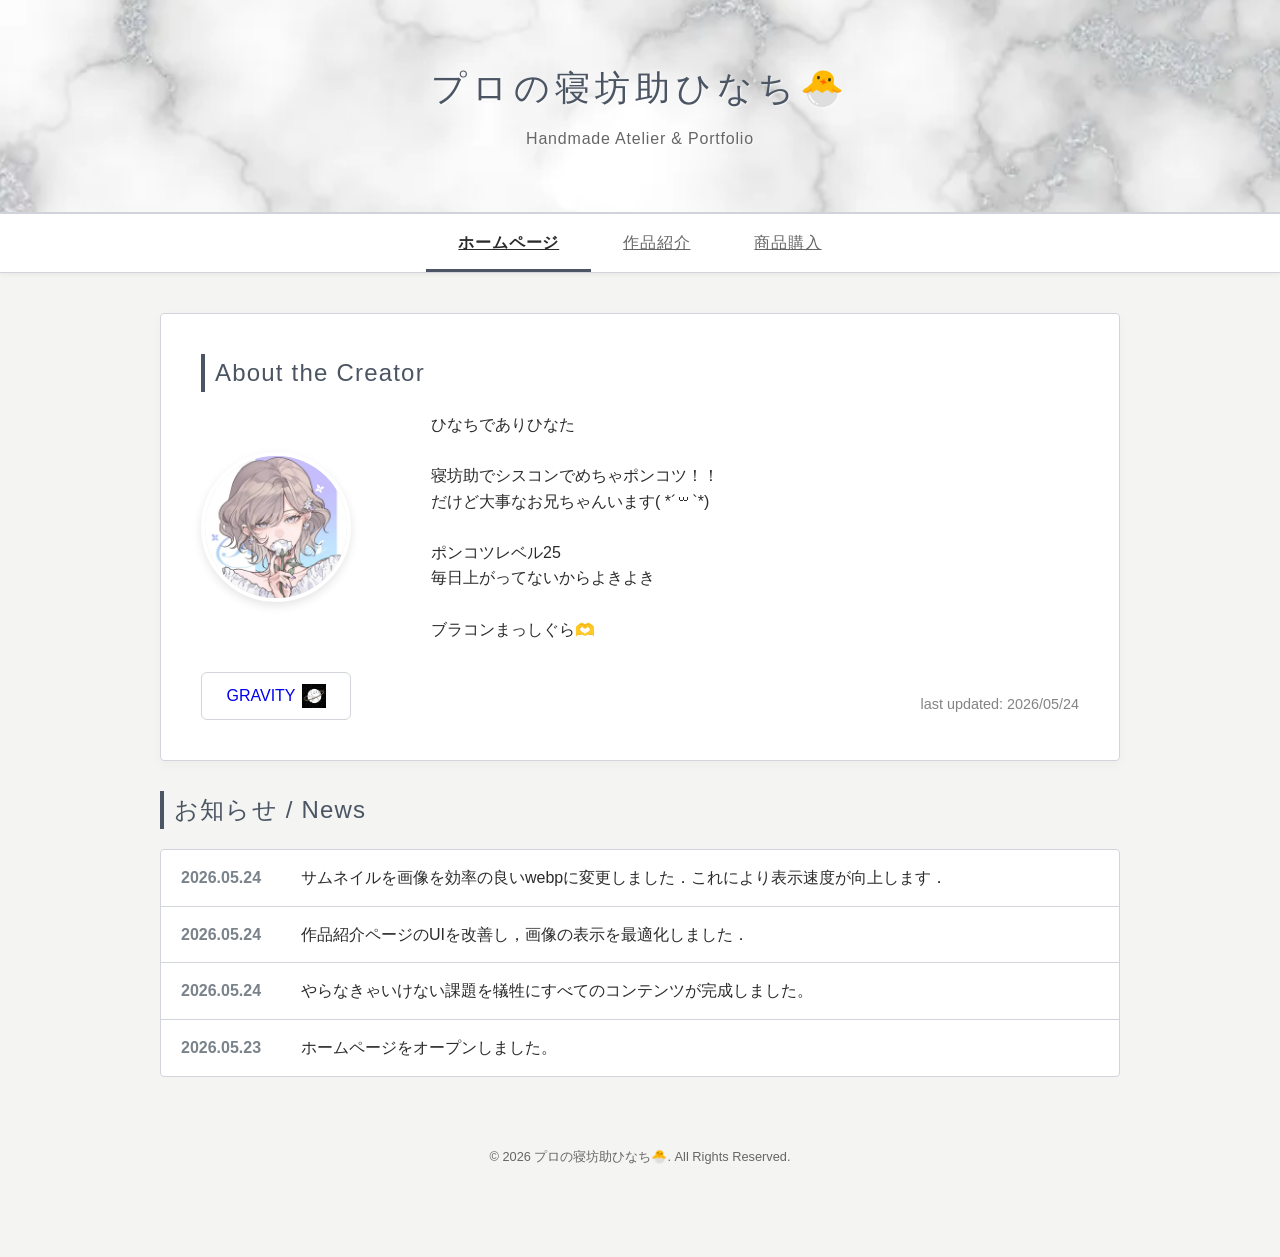
==== index.html @ 0de58999 "Update index.html" ====
<!DOCTYPE html>
<html lang="ja">
<head>
    <meta charset="UTF-8">
    <meta name="viewport" content="width=device-width, initial-scale=1.0">
    <meta name="robots" content="noindex, nofollow">
    <title>Home - Creator's Portfolio</title>
    <link rel="icon" href="img/food/top.webp" type="image/png">
    <link rel="stylesheet" href="style.css">
</head>
<body>
    <header>
        <div class="header-container">
            <h1>プロの寝坊助ひなち🐣‪</h1>
            <p>Handmade Atelier & Portfolio</p>
        </div>
    </header>

    <nav>
        <a href="index.html" class="tab-button active">ホームページ</a>
        <a href="products.html" class="tab-button">作品紹介</a>
        <a href="purchase.html" class="tab-button">商品購入</a>
    </nav>

    <main class="container">
        <section class="profile-section">
            <h2>About the Creator</h2>
            <div class="profile-layout">
                <div class="profile-img">
                    <img src="img/profile.webp" alt="クリエイターの顔写真" class="profile-photo">
                </div>
                <div class="profile-text">
                    <p>ひなちでありひなた</p>
                    <p>　</p>
                    <p>寝坊助でシスコンでめちゃポンコツ！！</br>だけど大事なお兄ちゃんいます( *´꒳`*)</p>
                    <p>　</p>
                    <p>ポンコツレベル25</br>毎日上がってないからよきよき</p>
                    <p>　</p>
                    <p>ブラコンまっしぐら🫶</p>
                </div>
                <div class="profile-sns">
                    <a href="https://www.gravity.place/user/1538753756" target="_blank" class="sns-button twitter">GRAVITY
                        <img src="img/gravity.webp" alt="GRAVITY" class="sns-icon-img">
                    </a>
                </div>
                <div class="profile-footer">
                    <span class="update-date">last updated: 2026/05/24</span>
                </div>
            </div>
        </section>

        <section>
            <h2>お知らせ / News</h2>
            <ul class="news-list">
                <li class="news-item">
                    <span class="news-date">2026.05.24</span>
                    <span class="news-text">サムネイルを画像を効率の良いwebpに変更しました．これにより表示速度が向上します．</span>
                </li>
                <li class="news-item">
                    <span class="news-date">2026.05.24</span>
                    <span class="news-text">作品紹介ページのUIを改善し，画像の表示を最適化しました．</span>
                </li>
                <li class="news-item">
                    <span class="news-date">2026.05.24</span>
                    <span class="news-text">やらなきゃいけない課題を犠牲にすべてのコンテンツが完成しました。</span>
                </li>
                <li class="news-item">
                    <span class="news-date">2026.05.23</span>
                    <span class="news-text">ホームページをオープンしました。</span>
                </li>
            </ul>
        </section>
    </main>

    <footer><p>&copy; 2026 プロの寝坊助ひなち🐣‪. All Rights Reserved.</p></footer>
</body>
</html>
---- style.css ----
:root {
    --bg-color: #f4f4f2;
    --panel-bg: #ffffff;
    --text-main: #2b2b2b;
    --text-sub: #666666;
    --accent: #7a828a;
    --border-color: #d1d5db;
    --cement-light: #e5e7eb;
    --cement-dark: #4b5563;
}

* {
    box-sizing: border-box;
    margin: 0;
    padding: 0;
}

body {
    font-family: 'Helvetica Neue', Arial, 'Hiragino Kaku Gothic ProN', 'Hiragino Sans', Meiryo, sans-serif;
    background-color: var(--bg-color);
    color: var(--text-main);
    line-height: 1.6;
    padding-bottom: 60px;
}

/* ヘッダーデザイン */
header {
    /* 画像を背景に指定し、中央に配置して全体を覆う設定 */
    background: url('img/marble.webp') no-repeat center center;
    background-size: cover; 
    
    border-bottom: 2px solid var(--border-color);
    padding: 60px 20px;
    text-align: center;
    /* 文字を読みやすくするために少し影を落とす（任意） */
    text-shadow: 1px 1px 2px rgba(255, 255, 255, 0.8); 
}

.header-container h1 {
    font-size: 2.2rem;
    font-weight: 300;
    letter-spacing: 0.15em;
    color: var(--cement-dark);
    margin-bottom: 10px;
    text-transform: uppercase;
}

.header-container p {
    font-size: 1rem;
    color: var(--text-sub);
    letter-spacing: 0.05em;
}

/* ナビゲーションタブ */
nav {
    display: flex;
    justify-content: center;
    background-color: var(--panel-bg);
    border-bottom: 1px solid var(--border-color);
    position: sticky;
    top: 0;
    z-index: 100;
    box-shadow: 0 2px 5px rgba(0,0,0,0.05);
}

.tab-button {
    background: none;
    border: none;
    outline: none;
    padding: 16px 32px;
    font-size: 1rem;
    font-weight: 500;
    color: var(--text-sub);
    cursor: pointer;
    transition: all 0.3s ease;
    position: relative;
    letter-spacing: 0.05em;
}

.tab-button:hover {
    color: var(--text-main);
    background-color: rgba(0,0,0,0.02);
}

.tab-button.active {
    color: var(--text-main);
    font-weight: bold;
}

.tab-button.active::after {
    content: '';
    position: absolute;
    bottom: 0;
    left: 0;
    width: 100%;
    height: 3px;
    background-color: var(--cement-dark);
}

/* メインコンテンツ枠 */
.container {
    max-width: 1000px;
    margin: 40px auto;
    padding: 0 20px;
}

.tab-content {
    display: none;
    animation: fadeIn 0.4s ease;
}

.tab-content.active {
    display: block;
}

@keyframes fadeIn {
    from { opacity: 0; transform: translateY(10px); }
    to { opacity: 1; transform: translateY(0); }
}

h2 {
    font-size: 1.5rem;
    font-weight: 400;
    color: var(--cement-dark);
    margin-bottom: 20px;
    padding-left: 10px;
    border-left: 4px solid var(--cement-dark);
    letter-spacing: 0.05em;
}

/* --- タブ1: ホームページ用スタイル --- */
.profile-section {
    background-color: var(--panel-bg);
    padding: 40px;
    border-radius: 4px;
    box-shadow: 0 4px 12px rgba(0,0,0,0.03);
    border: 1px solid var(--border-color);
    margin-bottom: 30px;
}

.profile-layout {
    display: grid;
    grid-template-columns: 200px 1fr;
    gap: 30px;
    align-items: center;
}

@media (max-width: 600px) {
    .profile-layout { grid-template-columns: 1fr; text-align: center; }
    .profile-img { margin: 0 auto; }
}

.profile-img {
    width: 150px;
    height: 150px;
    background-color: var(--cement-light);
    border-radius: 50%;
    display: flex;
    align-items: center;
    justify-content: center;
    color: var(--text-sub);
    font-size: 0.9rem;
}

.news-list {
    list-style: none;
    background-color: var(--panel-bg);
    border: 1px solid var(--border-color);
    border-radius: 4px;
}

.news-item {
    padding: 15px 20px;
    border-bottom: 1px solid var(--border-color);
    display: flex;
    gap: 20px;
}

.news-item:last-child { border-bottom: none; }
.news-date { font-weight: bold; color: var(--accent); min-width: 100px; }

/* --- タブ2: 商品紹介ページ用スタイル --- */
.product-grid {
    display: grid;
    grid-template-columns: repeat(auto-fill, minmax(280px, 1fr));
    gap: 30px;
}

.product-card {
    background-color: var(--panel-bg);
    border: 1px solid var(--border-color);
    border-radius: 4px;
    overflow: hidden;
    box-shadow: 0 4px 10px rgba(0,0,0,0.02);
    transition: transform 0.3s ease, box-shadow 0.3s ease;
}

.product-card:hover {
    transform: translateY(-5px);
    box-shadow: 0 8px 20px rgba(0,0,0,0.06);
}

.product-image-placeholder {
    width: 100%;
    height: 240px;
    background-color: var(--cement-light);
    display: flex;
    align-items: center;
    justify-content: center;
    color: var(--text-sub);
}

.product-info { padding: 20px; }
.product-title { font-size: 1.1rem; font-weight: 500; margin-bottom: 8px; }
.product-desc { font-size: 0.9rem; color: var(--text-sub); margin-bottom: 12px; }
.product-tag {
    display: inline-block;
    background-color: var(--cement-light);
    color: var(--cement-dark);
    font-size: 0.75rem;
    padding: 3px 8px;
    border-radius: 2px;
}

/* --- タブ3: 商品購入ページ用スタイル --- */
.shop-section {
    background-color: var(--panel-bg);
    padding: 40px;
    border-radius: 4px;
    border: 1px solid var(--border-color);
    text-align: center;
}

.shop-intro { max-width: 600px; margin: 0 auto 40px auto; color: var(--text-sub); }
.shop-links {
    display: grid;
    grid-template-columns: repeat(auto-fit, minmax(220px, 1fr));
    gap: 20px;
    max-width: 700px;
    margin: 0 auto;
}

.shop-button {
    display: block;
    padding: 20px;
    background-color: var(--panel-bg);
    border: 2px solid var(--cement-dark);
    color: var(--cement-dark);
    text-decoration: none;
    font-weight: bold;
    border-radius: 4px;
    transition: all 0.3s ease;
}

.shop-button:hover {
    background-color: var(--cement-dark);
    color: #ffffff;
}

.shop-notice {
    margin-top: 40px;
    padding: 20px;
    background-color: var(--bg-color);
    border-radius: 4px;
    font-size: 0.9rem;
    color: var(--text-sub);
    text-align: left;
}

.product-image {
    width: 100%;
    height: 240px; /* 前回のプレースホルダーと同じ高さ */
    object-fit: cover; /* 画像の比率を保ったまま枠いっぱいに表示 */
    border-bottom: 1px solid var(--border-color);
}

/* プロフィール画像を丸く、枠いっぱいに表示する設定 */
.profile-img {
    width: 150px;
    height: 150px;
    border-radius: 50%; /* 枠を丸くする */
    overflow: hidden;    /* 枠からはみ出た画像を切る */
    background-color: var(--cement-light); /* 画像がない時の背景色 */
    display: flex;
    align-items: center;
    justify-content: center;
    border: 4px solid var(--panel-bg);
    box-shadow: 0 4px 10px rgba(0,0,0,0.1);[cite: 3]
}

.profile-photo {
    width: 100%;
    height: 100%;
    object-fit: cover; /* 画像を歪ませずに枠にフィットさせる */
}

/* SNSボタンの親要素（外枠） */
.profile-sns {
    border: 1px solid var(--border-color); /* 全体の外枠 */
    background-color: var(--panel-bg);
    border-radius: 6px;
    display: flex;
    flex-direction: column;
    width: 150px; /* 画像の幅に合わせる */
    overflow: hidden; /* 角丸からはみ出すホバー背景をカット */
}

/* ボタン自体の調整 */
.sns-button {
    display: flex;
    align-items: center;
    justify-content: center; /* 中身を中央揃えに */
    gap: 6px; /* アイコンと文字の間隔をタイトに */
    padding: 10px 0; /* 左右の余白を削り、上下だけで高さを調整 */
    font-size: 1.0rem;
    text-decoration: none;[cite: 3]
    color: var(--cement-dark);
    /* ボタン個別の枠線は削除して外枠と統合 */
    border: none; 
    border-bottom: 1px solid var(--border-color); /* ボタンの間の区切り線 */
    transition: 0.2s;
}

/* 最後のボタンだけ下の区切り線を消す */
.sns-button:last-child {
    border-bottom: none;
}

/* ホバー演出（外枠とぴったり重なるように） */
.sns-button:hover {
    background-color: var(--cement-dark);
    color: #ffffff;
    /* transform: translateY は外枠からはみ出すので削除 */
}

/* アイコン画像のサイズ */
.sns-icon-img {
    width: 24px;
    height: 24px;
    object-fit: contain;
}

/* 拡大画面の背景 */
.modal {
    display: none; /* 最初は隠す */
    position: fixed;
    z-index: 1000;
    top: 0; left: 0;
    width: 100%; height: 100%;
    background-color: rgba(0, 0, 0, 0.8); /* 背景を暗くする */
    align-items: center;
    justify-content: center;
}

/* 拡大される画像 */
.modal-content {
    max-width: 90%;
    max-height: 90%;
    margin: auto;
    display: block;
    border: 3px solid #fff;
    border-radius: 4px;
}

/* 閉じるボタン */
.close {
    position: absolute;
    top: 20px; right: 35px;
    color: #fff;
    font-size: 40px;
    font-weight: bold;
    cursor: pointer;
}

.profile-footer {
    text-align: right;    /* 右寄せにする[cite: 3, 5] */
    margin-top: 15px;     /* 文章との間に隙間を作る */
}

.update-date {
    font-size: 0.9rem;      /* 小さすぎないサイズに変更 */
    color: #666666;          /* 以前より少し濃い、読めるグレーに変更[cite: 3, 5] */
    margin-left: 10px;
    font-weight: 500;        /* ほんの少しだけ太くして視認性を上げる */
    opacity: 0.8;            /* 透けさせすぎない[cite: 3] */
}

.pagination {
    display: flex;
    justify-content: center;
    align-items: center;
    gap: 8px; /* ボタン同士の隙間を広げる[cite: 7] */
    margin: 40px 0;
}

.page-btn {
    min-width: 44px;
    height: 44px;
    padding: 0 10px;
    font-size: 1rem;
    cursor: pointer;
    transition: 0.2s;
    border-radius: 12px; /* 角を丸く落とす[cite: 7] */
    border: 1px solid #999;

    /* セメントの画像を指定（パスは自分の環境に合わせて調整してください） */
    background-image: url('img/cement.webp'); 
    background-size: cover;
    background-position: center;
    
    /* 文字を見やすくするためのオーバーレイ */
    color: #2b2b2b;[cite: 7]
    font-weight: bold;
    box-shadow: 2px 2px 5px rgba(0,0,0,0.2);
}

.nav-btn {
    min-width: 70px;   /* 文字が入るボタンは少し幅広に[cite: 7] */
    background-color: var(--cement-light) !important;[cite: 7]
}

.page-dots {
    color: var(--text-sub);[cite: 7]
    padding: 0 5px;
    font-weight: bold;
}

.page-btn.active {
    /* 1. 背景のセメント画像はそのまま、明度を下げないように設定 */
    background-image: url('img/cement.webp') !important;
    
    /* 2. 文字色を完全に白にするか、視認性を高めるために調整 */
    color: #ffffff !important;
    text-shadow: 1px 1px 4px rgba(0,0,0,0.8); /* 文字を浮き立たせて読みやすくする */
    
    border-color: var(--cement-dark);
    position: relative;
    z-index: 1;
    overflow: hidden;
}

/* 数字の背後に表示する画像の設定 */
.page-btn.active::after {
    content: '';
    position: absolute;
    top: 0; /* 50%指定より0固定の方がズレにくいです */
    left: 0;
    width: 100%;
    height: 100%;
    /* transform: translate は不要になるので削除 */
    
    background-image: url('img/food/top.webp'); 
    background-size: cover;
    background-position: center;
    
    /* 3. 透明度を少し上げることで「黒っぽさ」を解消し画像を明るく出す */
    opacity: 1.5; 
    z-index: -1;
    transition: 0.3s;
}

.dot-btn {
    /* 数字ボタンと同じセメント背景とサイズを継承 */
    /* セメント画像を打ち消して白にする */
    background-image: none !important; 
    background-color: #ffffff !important;
    background-size: cover;
    opacity: 0.8; /* 少しだけ透けさせて「数字とは違う」ことを演出 */
    cursor: pointer;
}

.dot-btn:hover {
    opacity: 1;
    transform: scale(1.1); /* ホバーした時に少し大きくして「押せる感」を出す */
}

footer { text-align: center; padding: 30px; color: var(--text-sub); font-size: 0.8rem; }
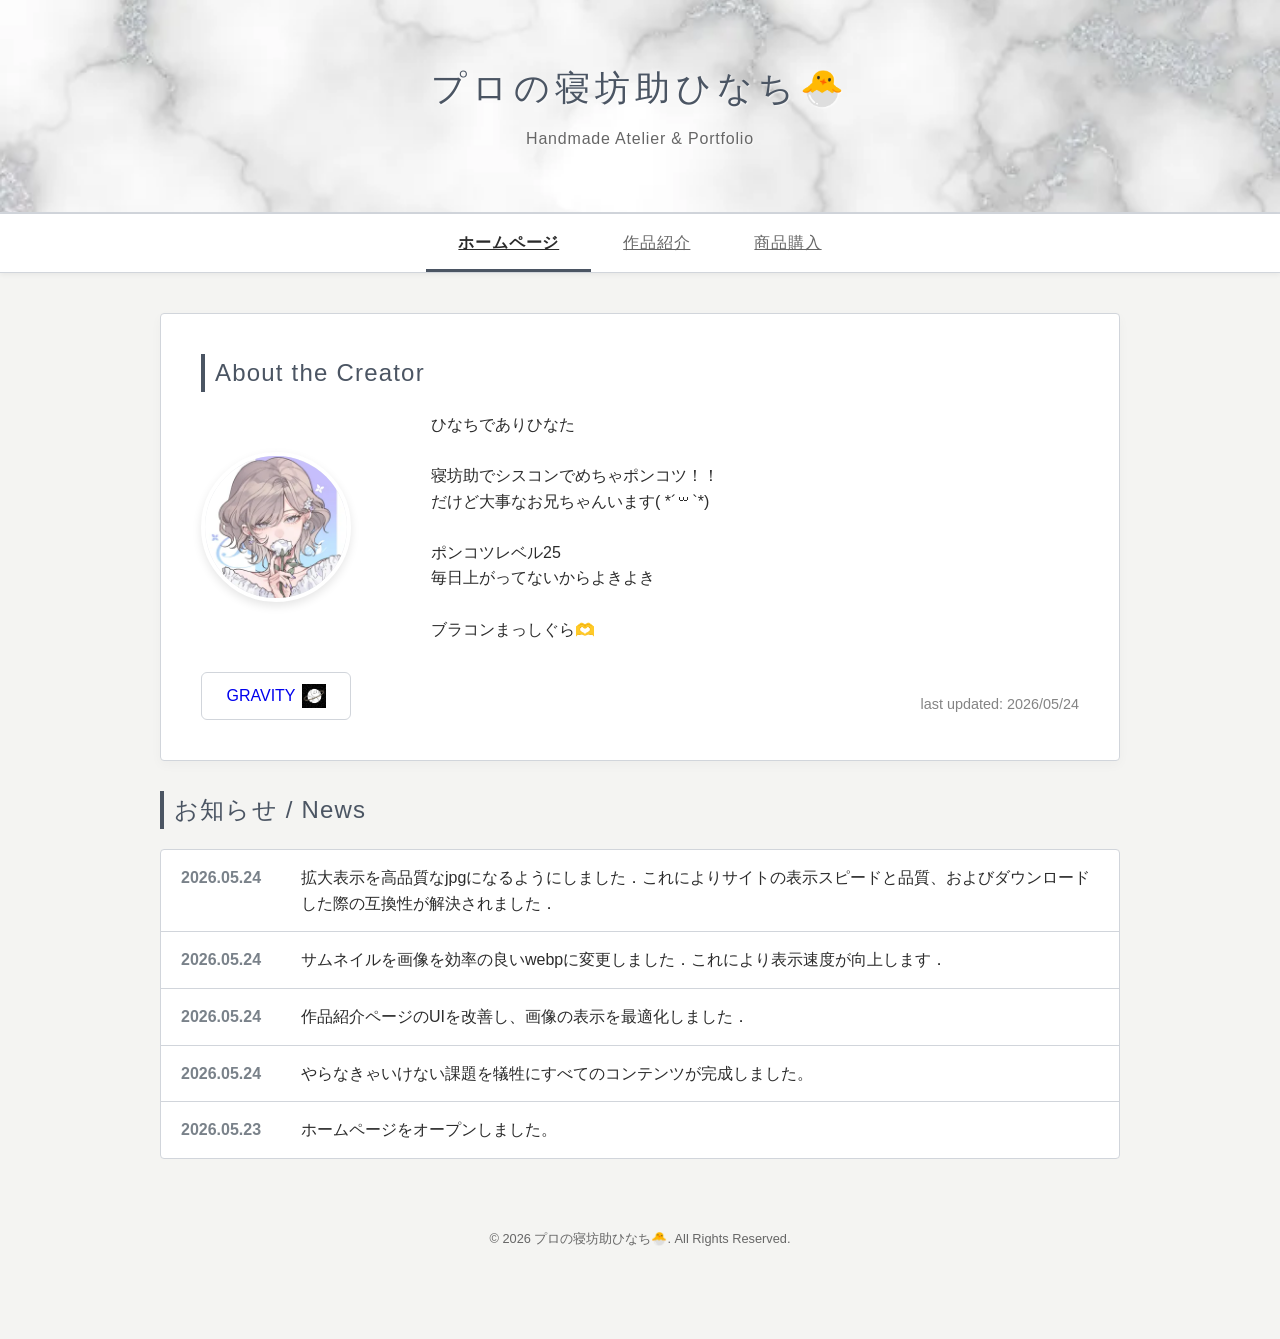
==== commit 8d9cf98b: "Update index.html" ====
--- a/index.html
+++ b/index.html
@@ -54,11 +54,15 @@
             <ul class="news-list">
                 <li class="news-item">
                     <span class="news-date">2026.05.24</span>
+                    <span class="news-text">拡大表示を高品質なjpgになるようにしました．これによりサイトの表示スピードと品質、およびダウンロードした際の互換性が解決されました．</span>
+                </li>
+                <li class="news-item">
+                    <span class="news-date">2026.05.24</span>
                     <span class="news-text">サムネイルを画像を効率の良いwebpに変更しました．これにより表示速度が向上します．</span>
                 </li>
                 <li class="news-item">
                     <span class="news-date">2026.05.24</span>
-                    <span class="news-text">作品紹介ページのUIを改善し，画像の表示を最適化しました．</span>
+                    <span class="news-text">作品紹介ページのUIを改善し、画像の表示を最適化しました．</span>
                 </li>
                 <li class="news-item">
                     <span class="news-date">2026.05.24</span>
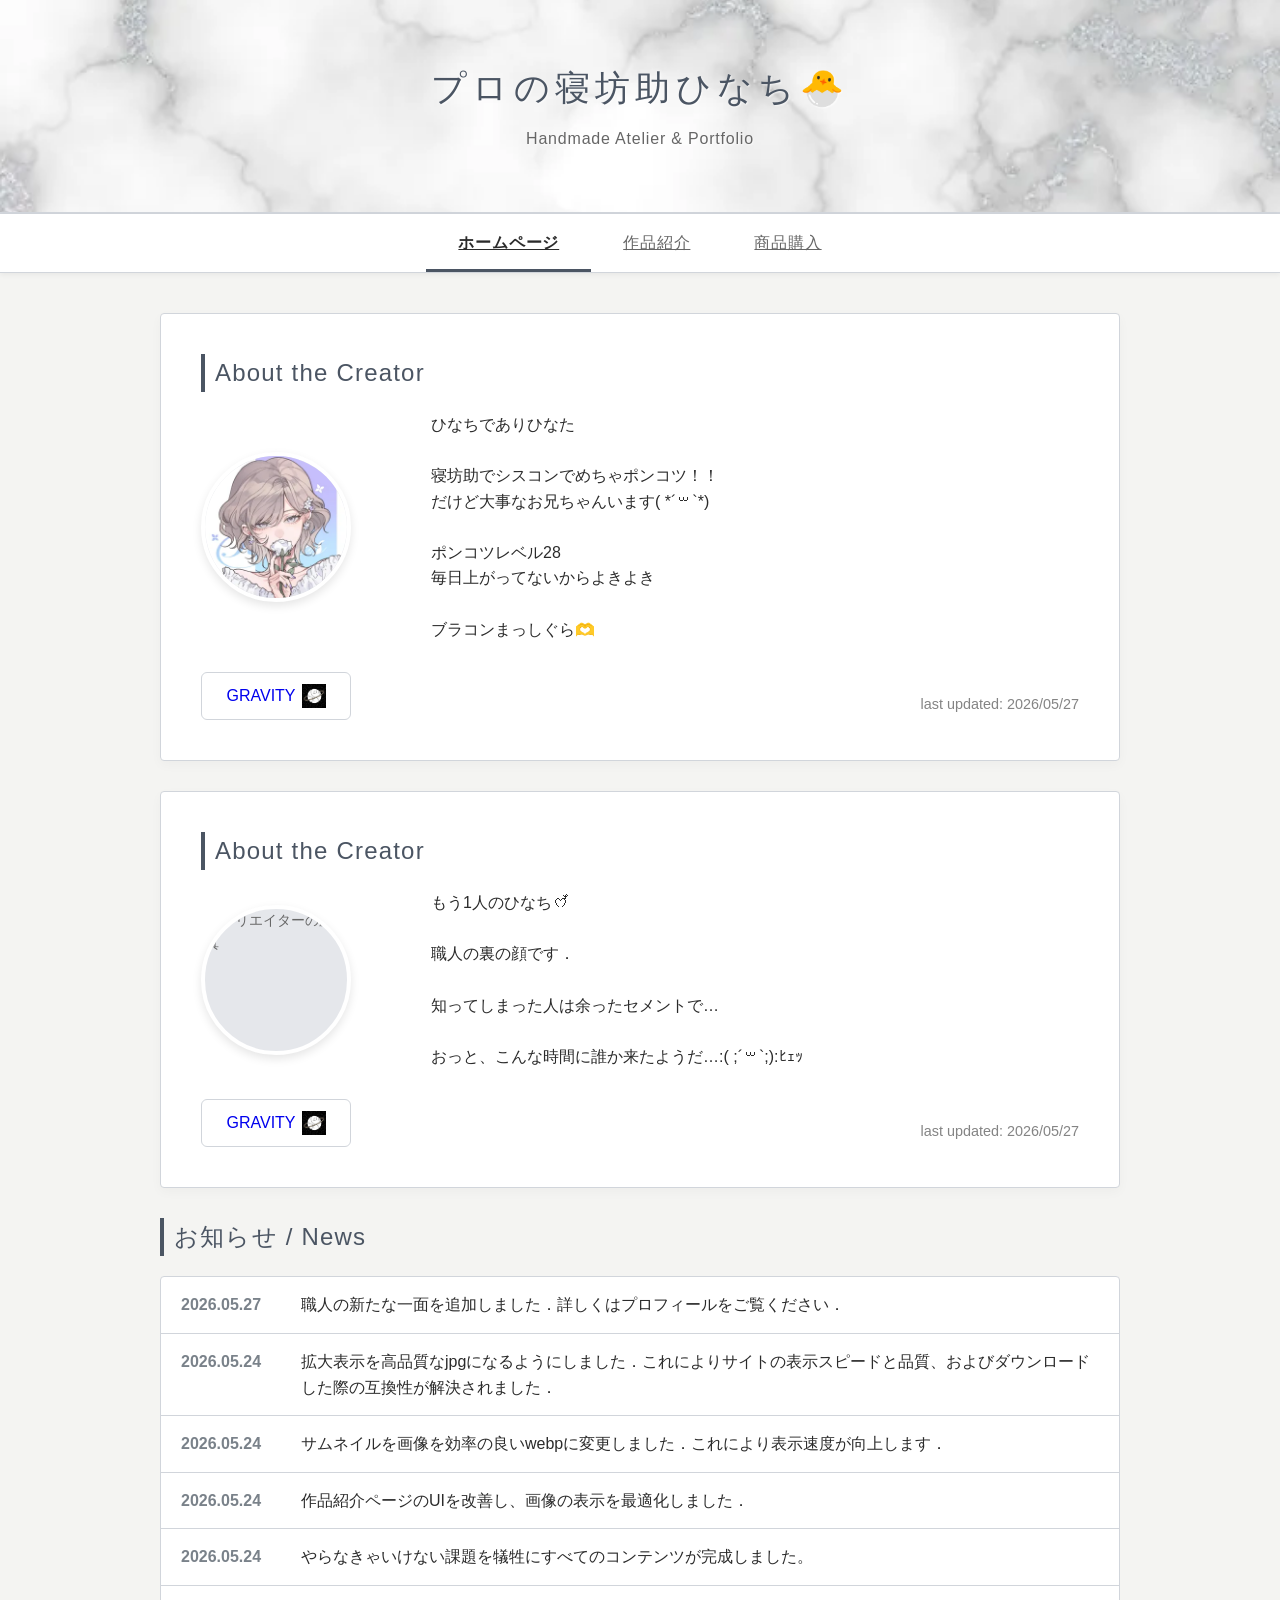
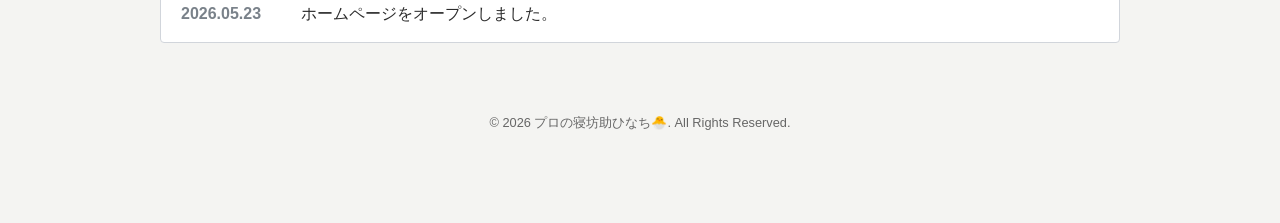
==== commit b466befa: "Update index.html" ====
--- a/index.html
+++ b/index.html
@@ -34,7 +34,7 @@
                     <p>　</p>
                     <p>寝坊助でシスコンでめちゃポンコツ！！</br>だけど大事なお兄ちゃんいます( *´꒳`*)</p>
                     <p>　</p>
-                    <p>ポンコツレベル25</br>毎日上がってないからよきよき</p>
+                    <p>ポンコツレベル28</br>毎日上がってないからよきよき</p>
                     <p>　</p>
                     <p>ブラコンまっしぐら🫶</p>
                 </div>
@@ -44,14 +44,43 @@
                     </a>
                 </div>
                 <div class="profile-footer">
-                    <span class="update-date">last updated: 2026/05/24</span>
+                    <span class="update-date">last updated: 2026/05/27</span>
+                </div>
+            </div>
+        </section>
+
+        <section class="profile-section">
+            <h2>About the Creator</h2>
+            <div class="profile-layout">
+                <div class="profile-img">
+                    <img src="img/urahinata.webp" alt="クリエイターの顔写真" class="profile-photo">
+                </div>
+                <div class="profile-text">
+                    <p>もう1人のひなちꯁꯧ</p>
+                    <p>　</p>
+                    <p>職人の裏の顔です．</p>
+                    <p>　</p>
+                    <p>知ってしまった人は余ったセメントで…</p>
+                    <p>　</p>
+                    <p>おっと、こんな時間に誰か来たようだ…:( ;´꒳`;):ﾋｪｯ</p>
+                </div>
+                <div class="profile-sns">
+                    <a href="./urahinata.html" target="_blank" class="sns-button twitter">GRAVITY
+                        <img src="img/gravity.webp" alt="GRAVITY" class="sns-icon-img">
+                    </a>
+                </div>
+                <div class="profile-footer">
+                    <span class="update-date">last updated: 2026/05/27</span>
                 </div>
             </div>
         </section>
 
         <section>
             <h2>お知らせ / News</h2>
-            <ul class="news-list">
+            <ul class="news-list"><li class="news-item">
+                    <span class="news-date">2026.05.27</span>
+                    <span class="news-text">職人の新たな一面を追加しました．詳しくはプロフィールをご覧ください．</span>
+                </li>
                 <li class="news-item">
                     <span class="news-date">2026.05.24</span>
                     <span class="news-text">拡大表示を高品質なjpgになるようにしました．これによりサイトの表示スピードと品質、およびダウンロードした際の互換性が解決されました．</span>
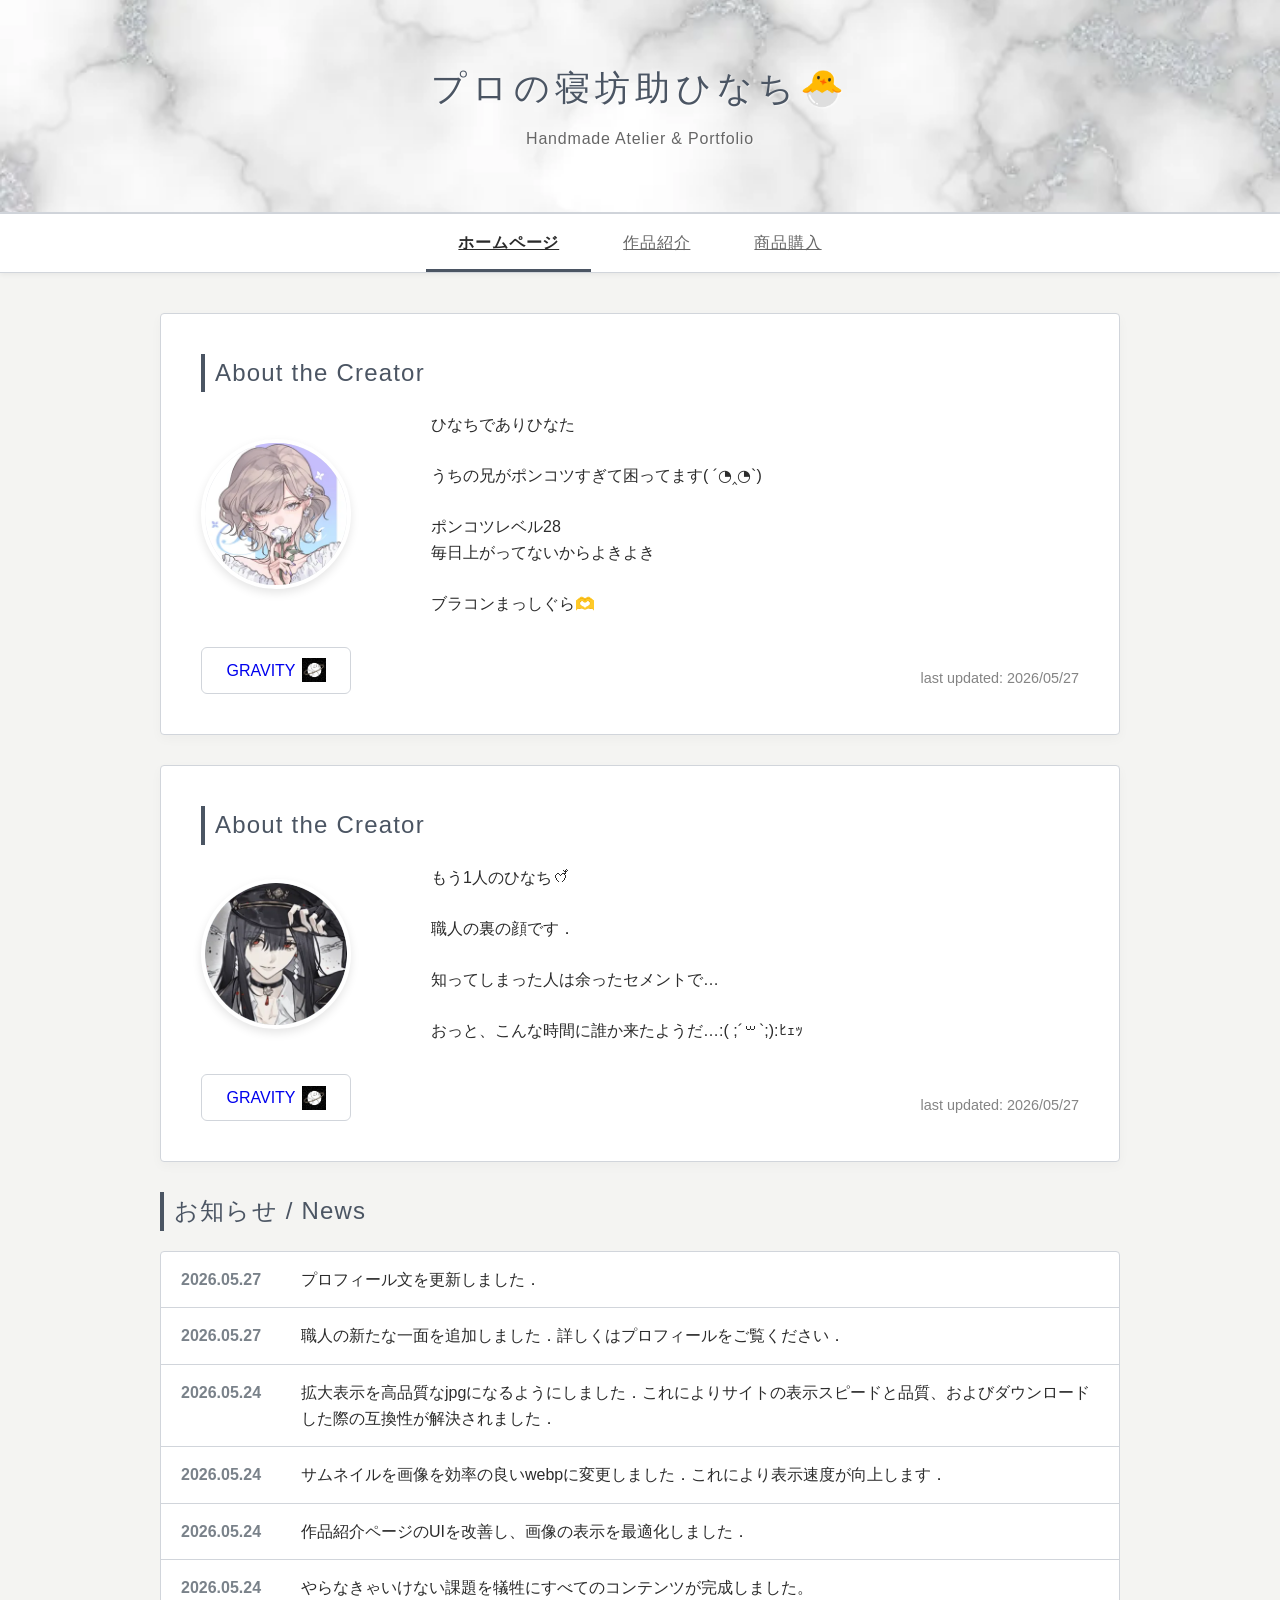
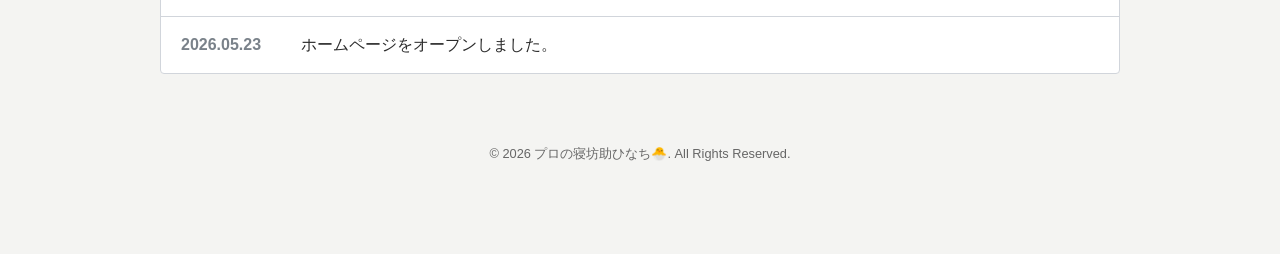
==== commit 2caa96e4: "Update index.html" ====
--- a/index.html
+++ b/index.html
@@ -32,7 +32,7 @@
                 <div class="profile-text">
                     <p>ひなちでありひなた</p>
                     <p>　</p>
-                    <p>寝坊助でシスコンでめちゃポンコツ！！</br>だけど大事なお兄ちゃんいます( *´꒳`*)</p>
+                    <p>うちの兄がポンコツすぎて困ってます( ´◔‸◔`)</p>
                     <p>　</p>
                     <p>ポンコツレベル28</br>毎日上がってないからよきよき</p>
                     <p>　</p>
@@ -77,7 +77,12 @@
 
         <section>
             <h2>お知らせ / News</h2>
-            <ul class="news-list"><li class="news-item">
+            <ul class="news-list">
+                <li class="news-item">
+                    <span class="news-date">2026.05.27</span>
+                    <span class="news-text">プロフィール文を更新しました．</span>
+                </li>
+                <li class="news-item">
                     <span class="news-date">2026.05.27</span>
                     <span class="news-text">職人の新たな一面を追加しました．詳しくはプロフィールをご覧ください．</span>
                 </li>
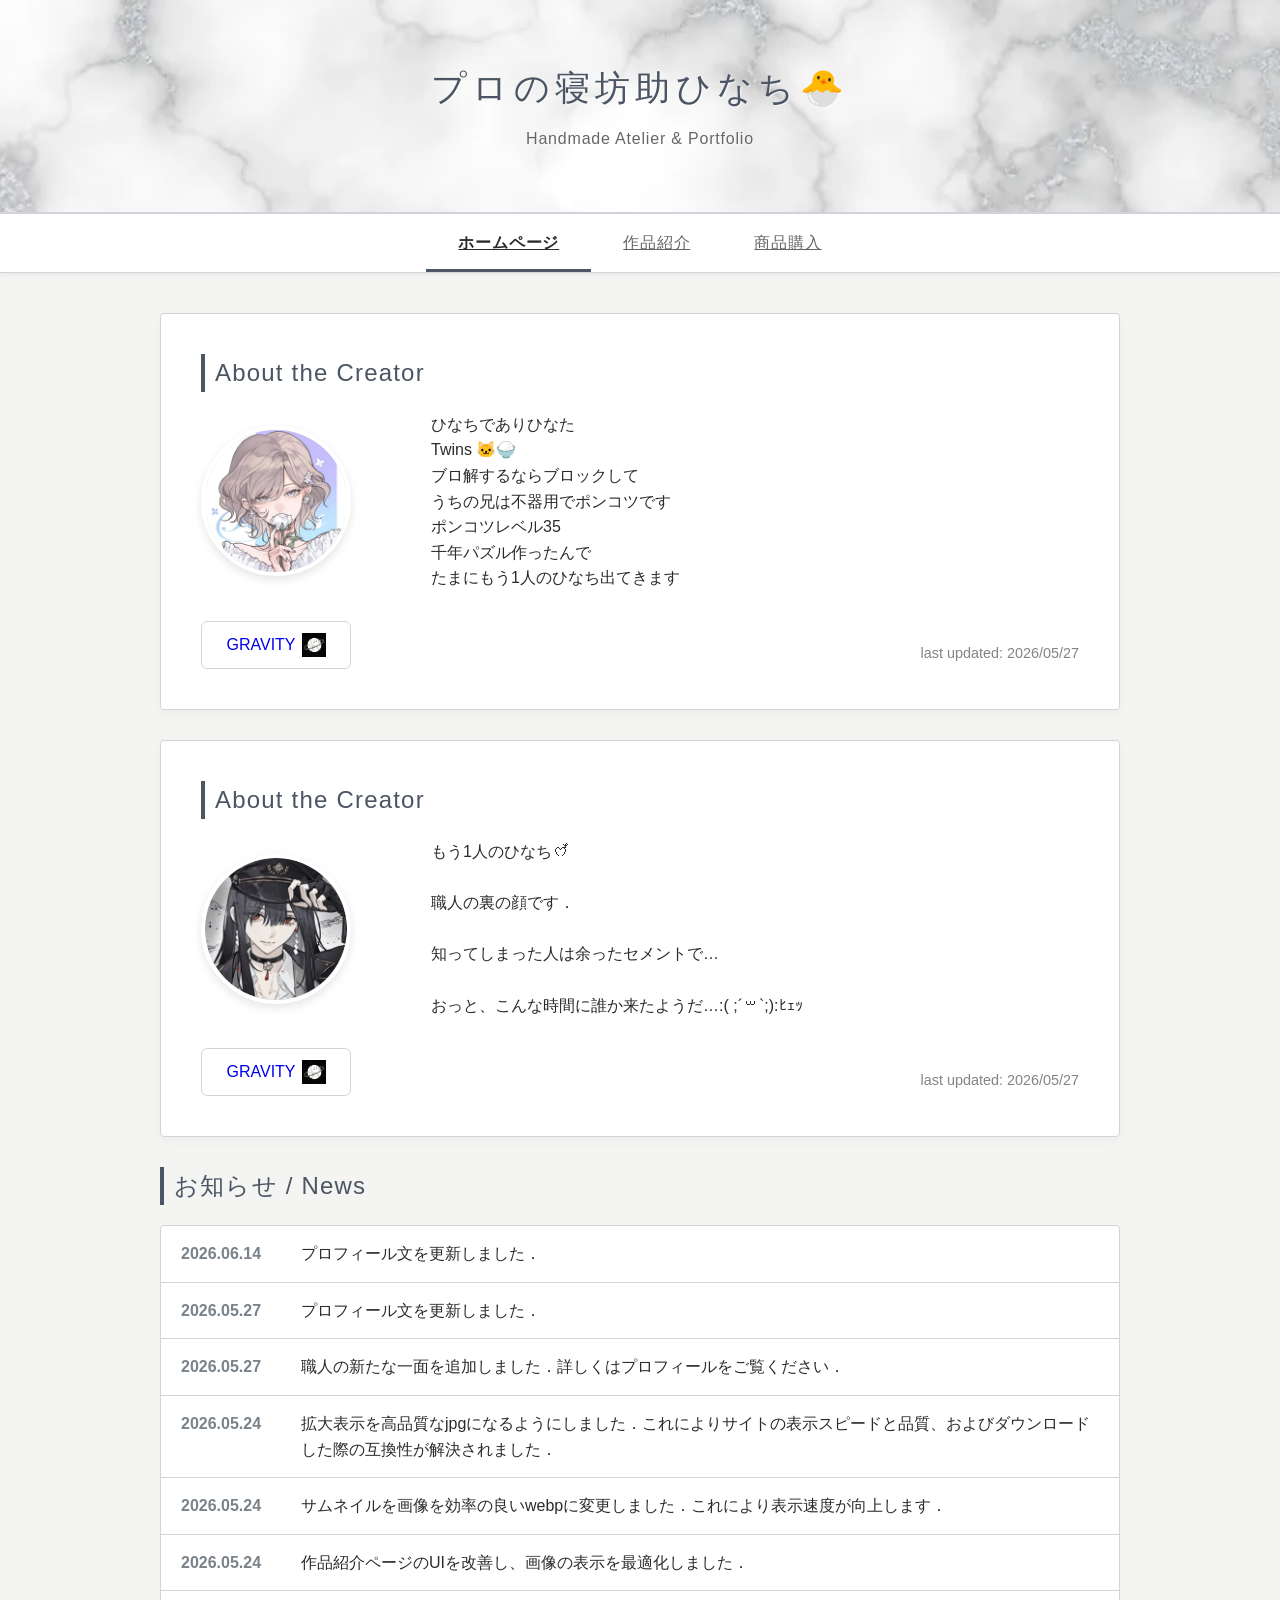
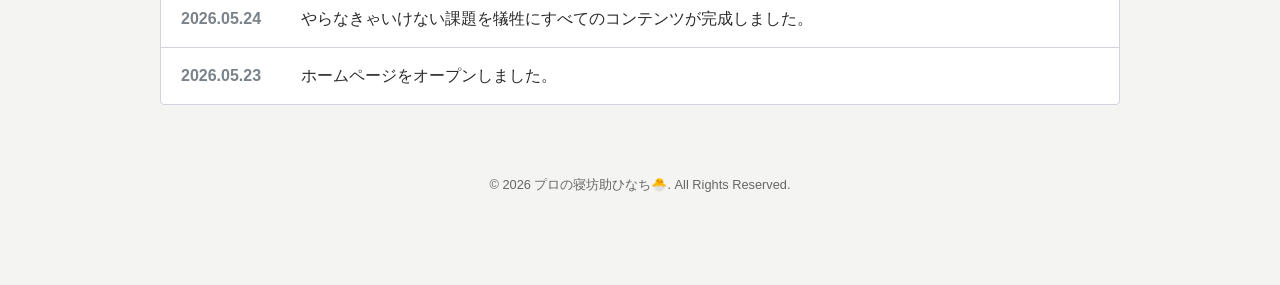
==== commit 18bd1fd3: "Update index.html" ====
--- a/index.html
+++ b/index.html
@@ -31,12 +31,12 @@
                 </div>
                 <div class="profile-text">
                     <p>ひなちでありひなた</p>
-                    <p>　</p>
-                    <p>うちの兄がポンコツすぎて困ってます( ´◔‸◔`)</p>
-                    <p>　</p>
-                    <p>ポンコツレベル28</br>毎日上がってないからよきよき</p>
-                    <p>　</p>
-                    <p>ブラコンまっしぐら🫶</p>
+                    <p>Twins 🐱🍚</p>
+                    <p>ブロ解するならブロックして</p>
+                    <p>うちの兄は不器用でポンコツです</p>
+                    <p>ポンコツレベル35</p>
+                    <p>千年パズル作ったんで</p>
+                    <p>たまにもう1人のひなち出てきます</p>
                 </div>
                 <div class="profile-sns">
                     <a href="https://www.gravity.place/user/1538753756" target="_blank" class="sns-button twitter">GRAVITY
@@ -79,6 +79,10 @@
             <h2>お知らせ / News</h2>
             <ul class="news-list">
                 <li class="news-item">
+                    <span class="news-date">2026.06.14</span>
+                    <span class="news-text">プロフィール文を更新しました．</span>
+                </li>
+                <li class="news-item">
                     <span class="news-date">2026.05.27</span>
                     <span class="news-text">プロフィール文を更新しました．</span>
                 </li>
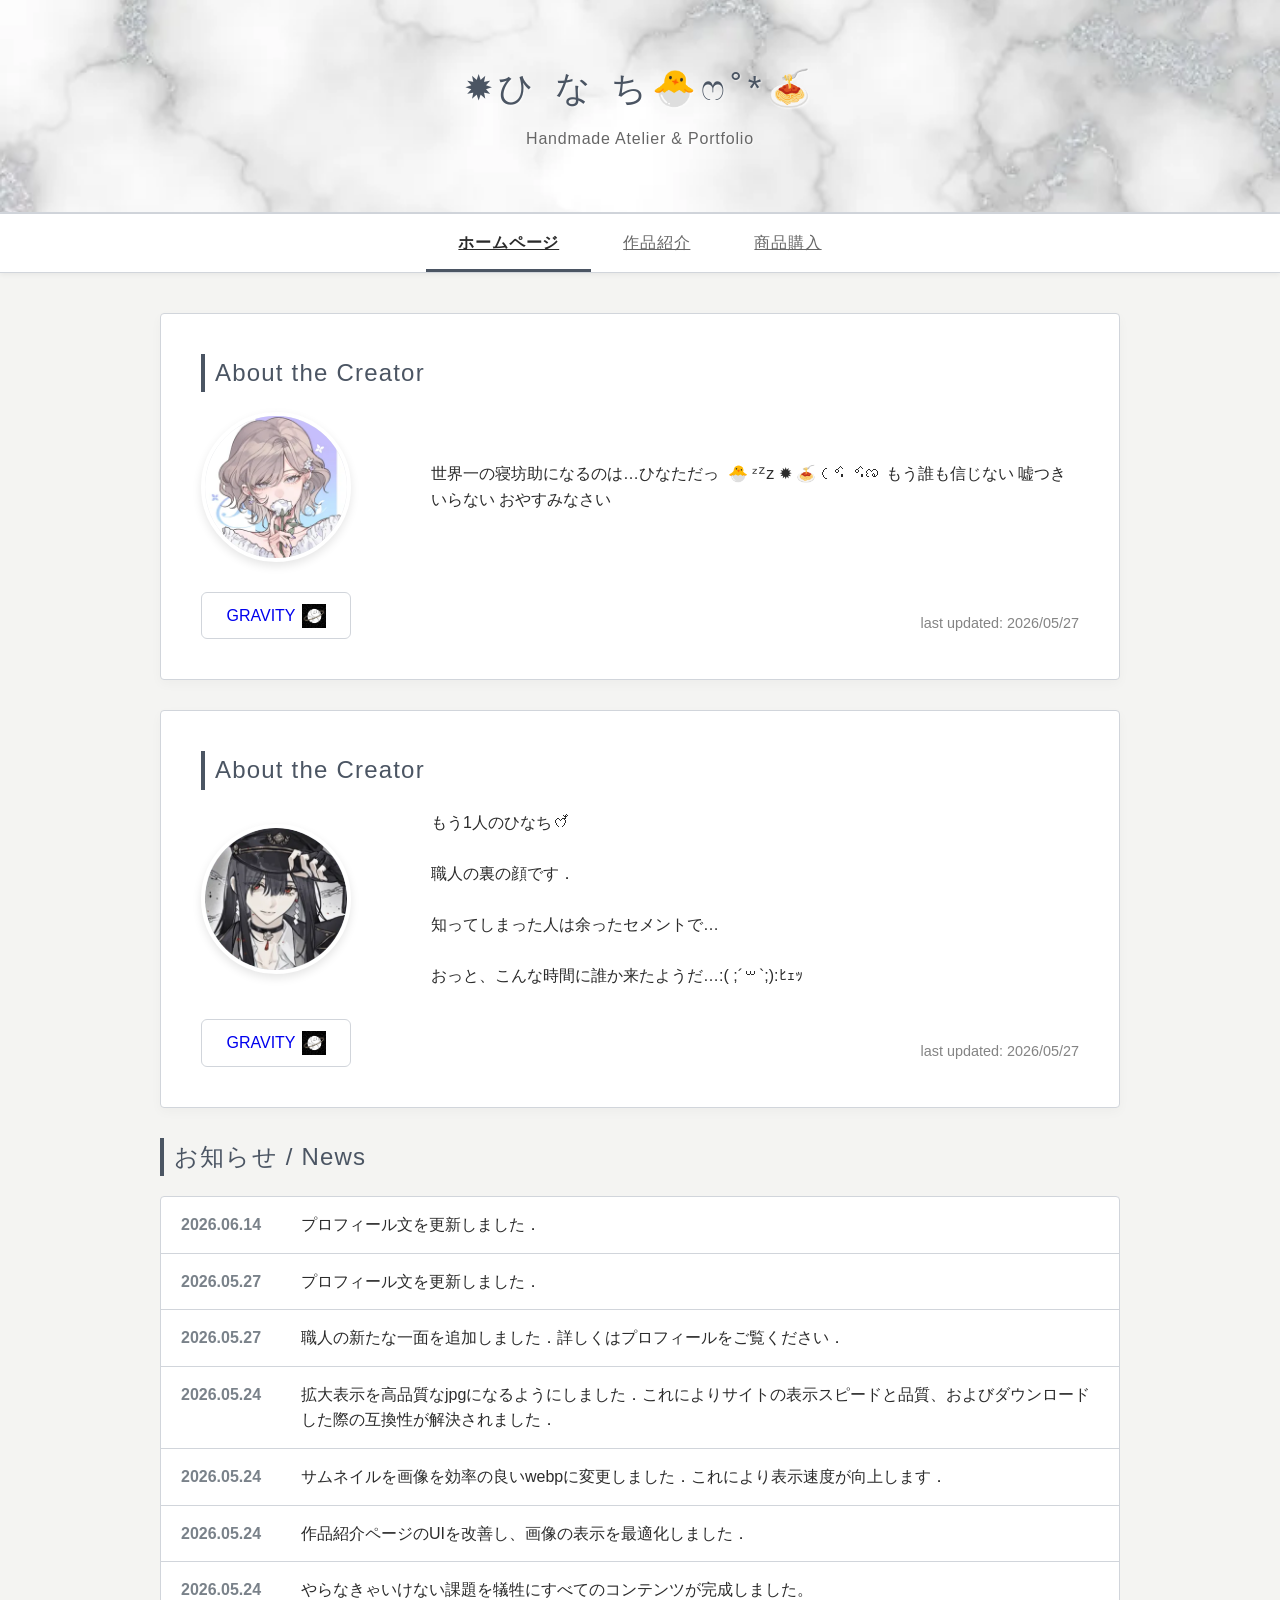
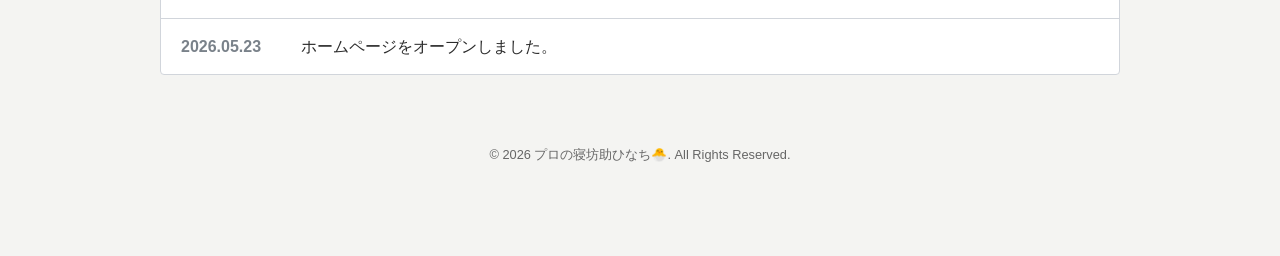
==== commit 33656794: "Update index.html" ====
--- a/index.html
+++ b/index.html
@@ -11,7 +11,7 @@
 <body>
     <header>
         <div class="header-container">
-            <h1>プロの寝坊助ひなち🐣‪</h1>
+            <h1>✹ひ な ち🐣ෆ˚*🍝‪</h1>
             <p>Handmade Atelier & Portfolio</p>
         </div>
     </header>
@@ -30,13 +30,15 @@
                     <img src="img/profile.webp" alt="クリエイターの顔写真" class="profile-photo">
                 </div>
                 <div class="profile-text">
-                    <p>ひなちでありひなた</p>
-                    <p>Twins 🐱🍚</p>
-                    <p>ブロ解するならブロックして</p>
-                    <p>うちの兄は不器用でポンコツです</p>
-                    <p>ポンコツレベル35</p>
-                    <p>千年パズル作ったんで</p>
-                    <p>たまにもう1人のひなち出てきます</p>
+                    <p>
+  世界一の寝坊助になるのは…ひなただっ
+
+‪ 🐣 ᶻᙆz ✹ 🍝 ‪𛰙᭜𖫴𖫰𖫱𖫳𖫲𖫲𖫳𖫴𖫰𖫱꛰ ᭜𖫴𖫰𖫱𖫳𖫲𖫲𖫳𖫴𖫰𖫱꛰ಣ‬ 
+
+
+もう誰も信じない
+嘘つきいらない
+おやすみなさい</p>
                 </div>
                 <div class="profile-sns">
                     <a href="https://www.gravity.place/user/1538753756" target="_blank" class="sns-button twitter">GRAVITY
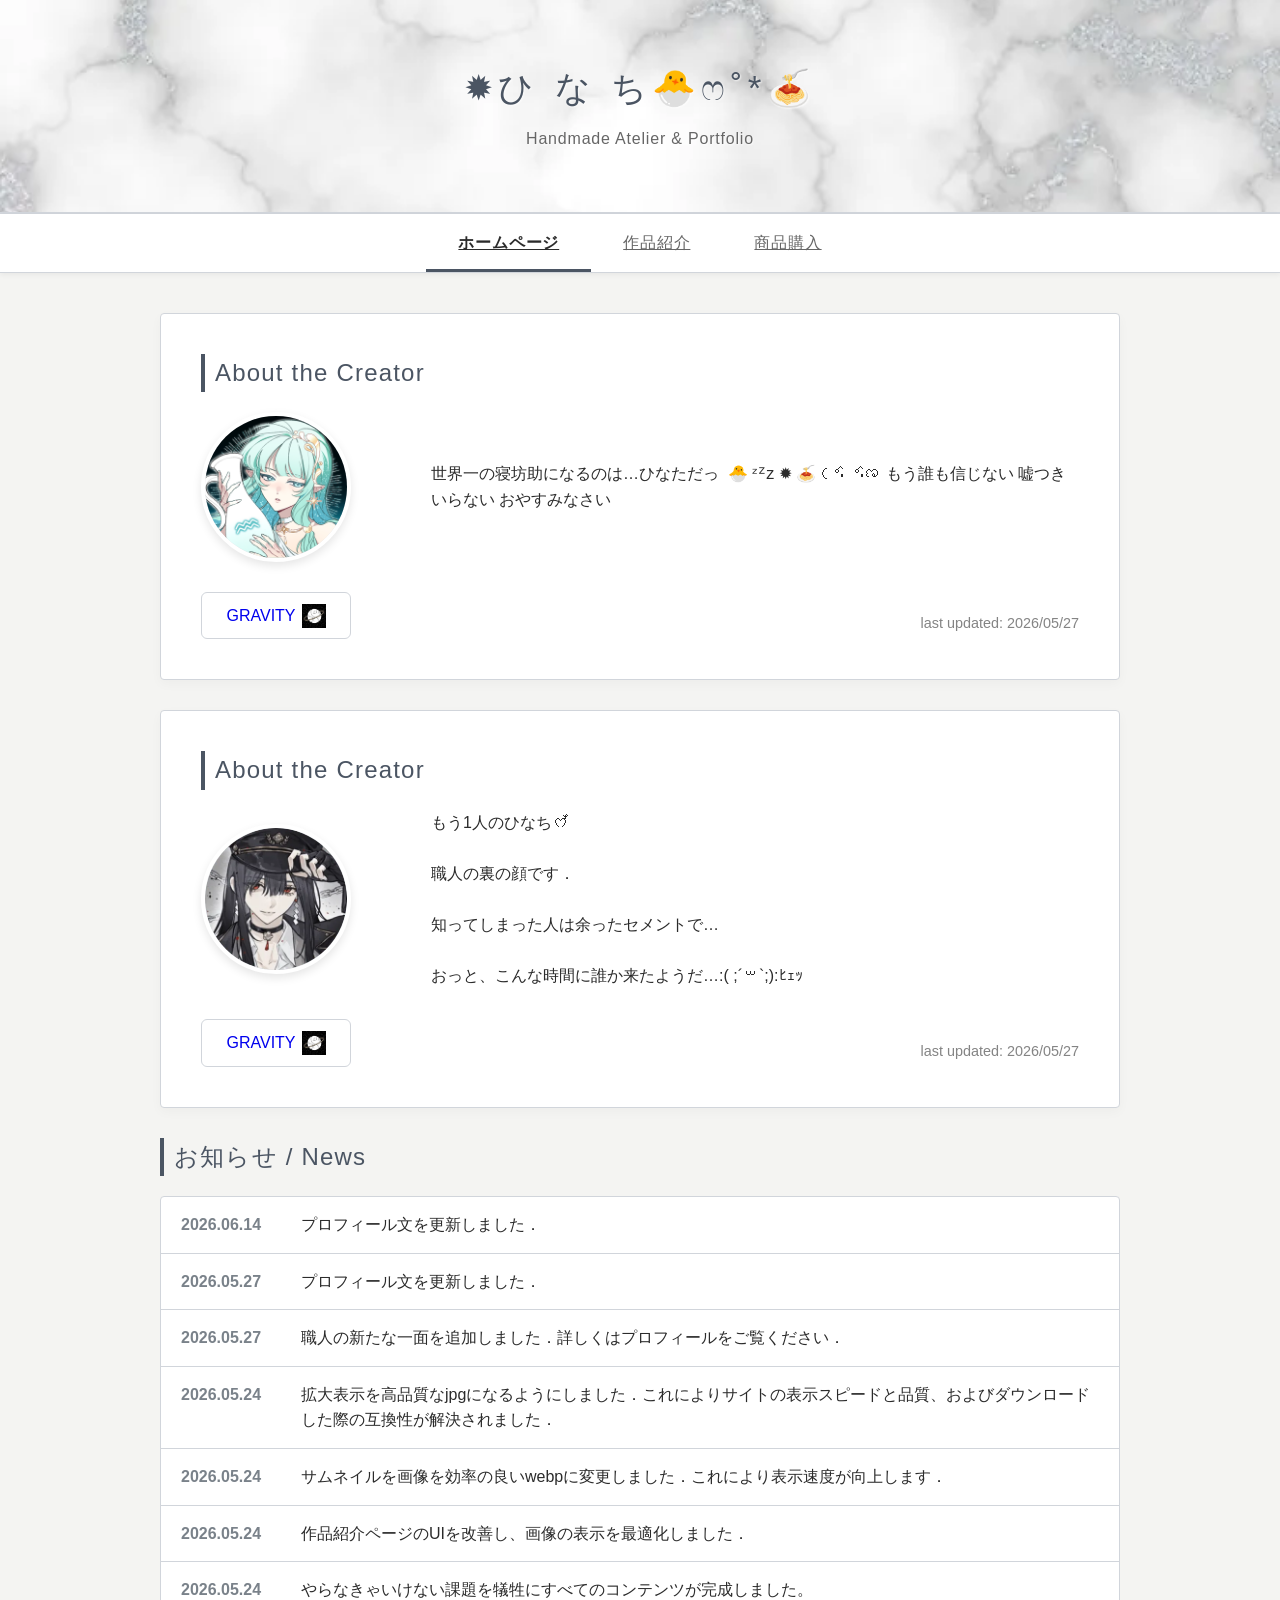
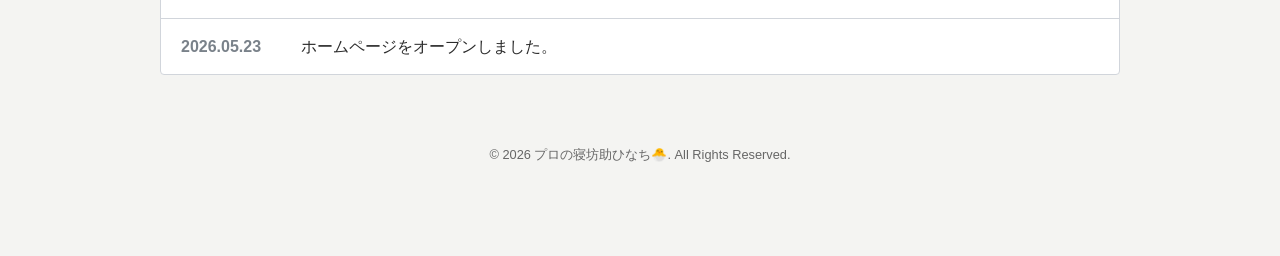
==== commit 22bfdb5a: "Update index.html" ====
--- a/index.html
+++ b/index.html
@@ -27,7 +27,7 @@
             <h2>About the Creator</h2>
             <div class="profile-layout">
                 <div class="profile-img">
-                    <img src="img/profile.webp" alt="クリエイターの顔写真" class="profile-photo">
+                    <img src="img/hinata.png" alt="クリエイターの顔写真" class="profile-photo">
                 </div>
                 <div class="profile-text">
                     <p>
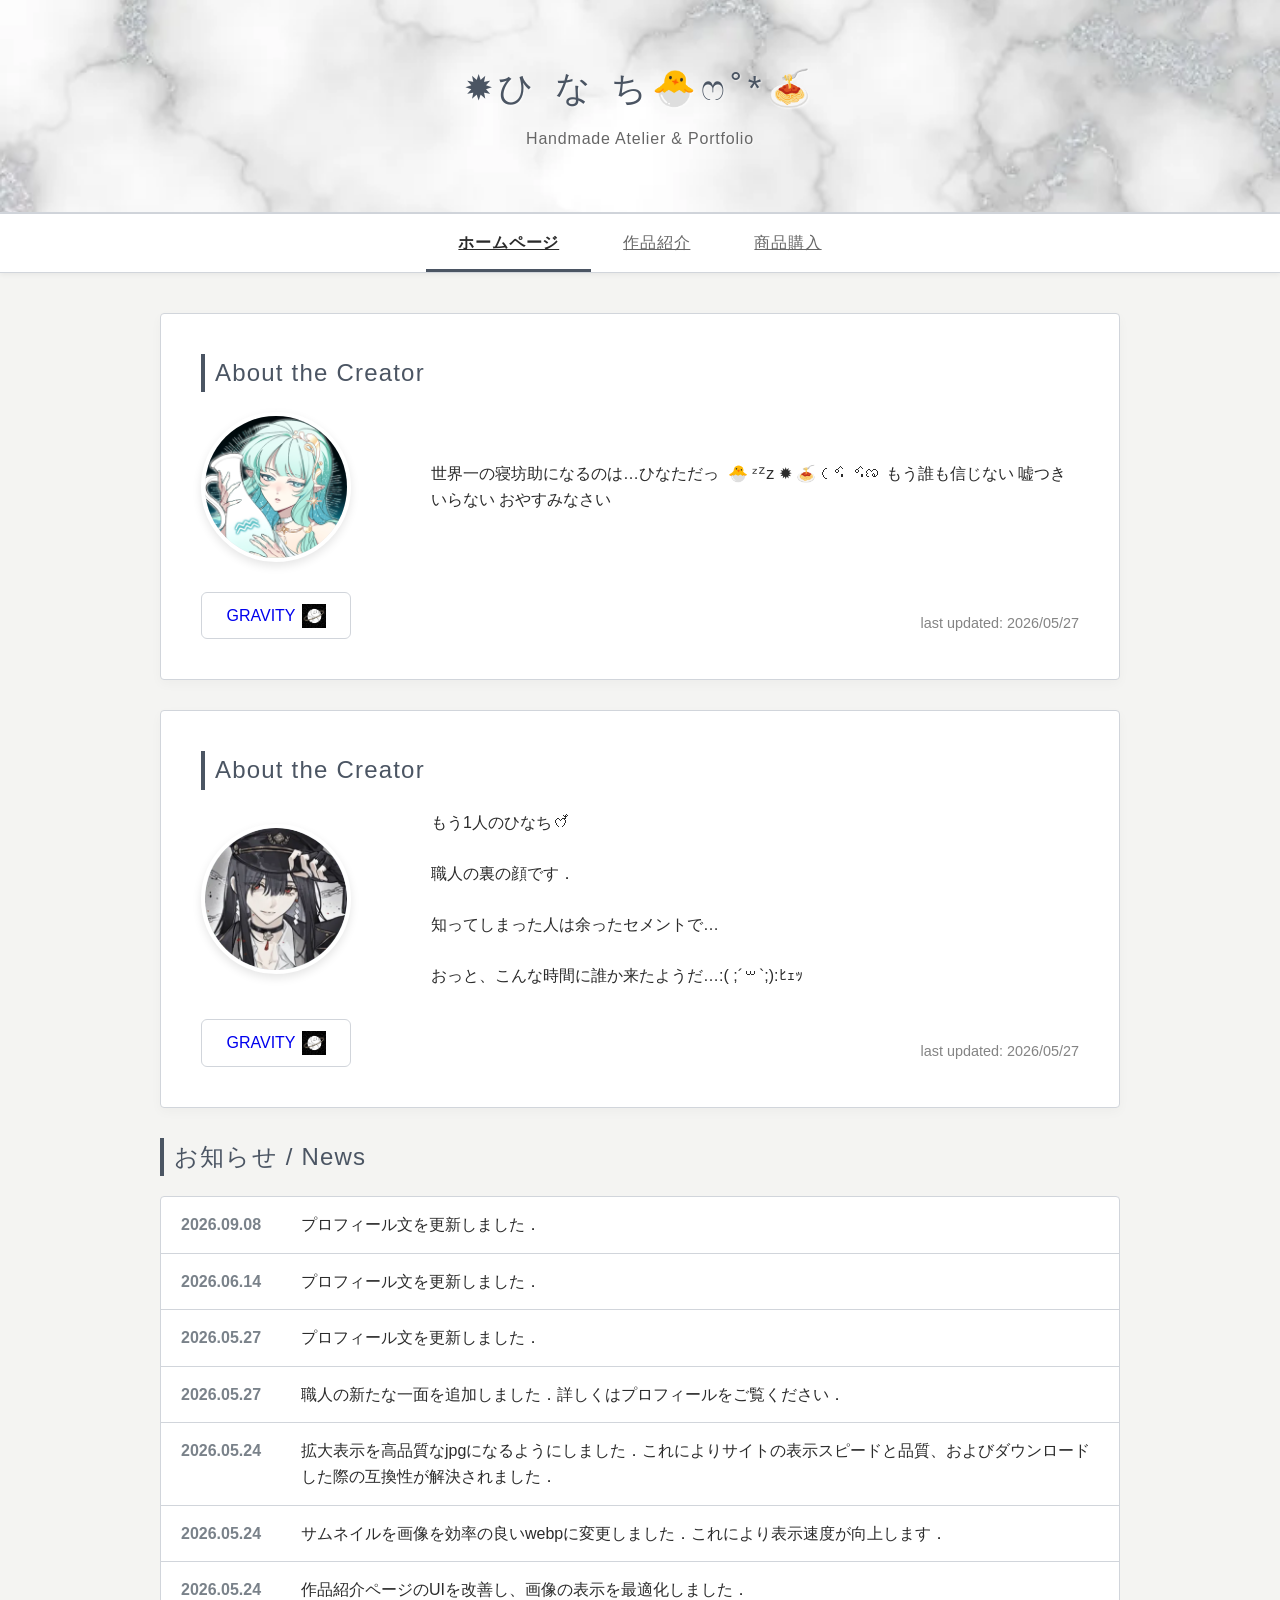
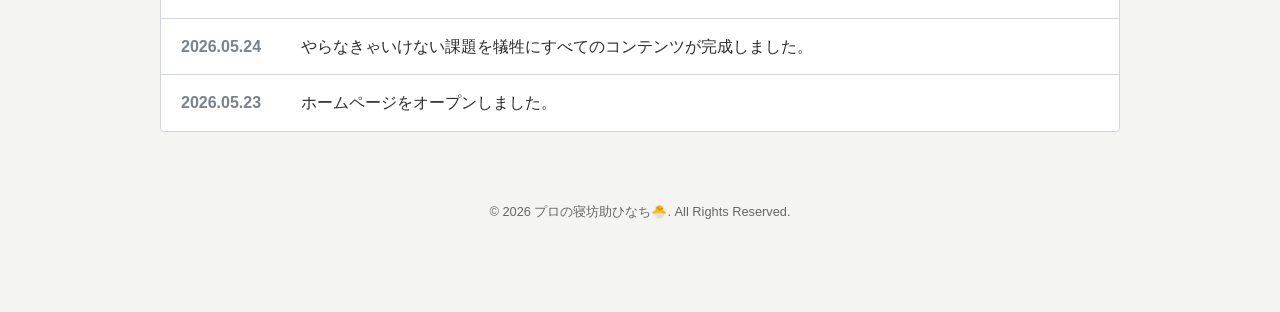
==== commit 6ea20d73: "Update index.html" ====
--- a/index.html
+++ b/index.html
@@ -81,6 +81,10 @@
             <h2>お知らせ / News</h2>
             <ul class="news-list">
                 <li class="news-item">
+                    <span class="news-date">2026.09.08</span>
+                    <span class="news-text">プロフィール文を更新しました．</span>
+                </li>
+                <li class="news-item">
                     <span class="news-date">2026.06.14</span>
                     <span class="news-text">プロフィール文を更新しました．</span>
                 </li>
